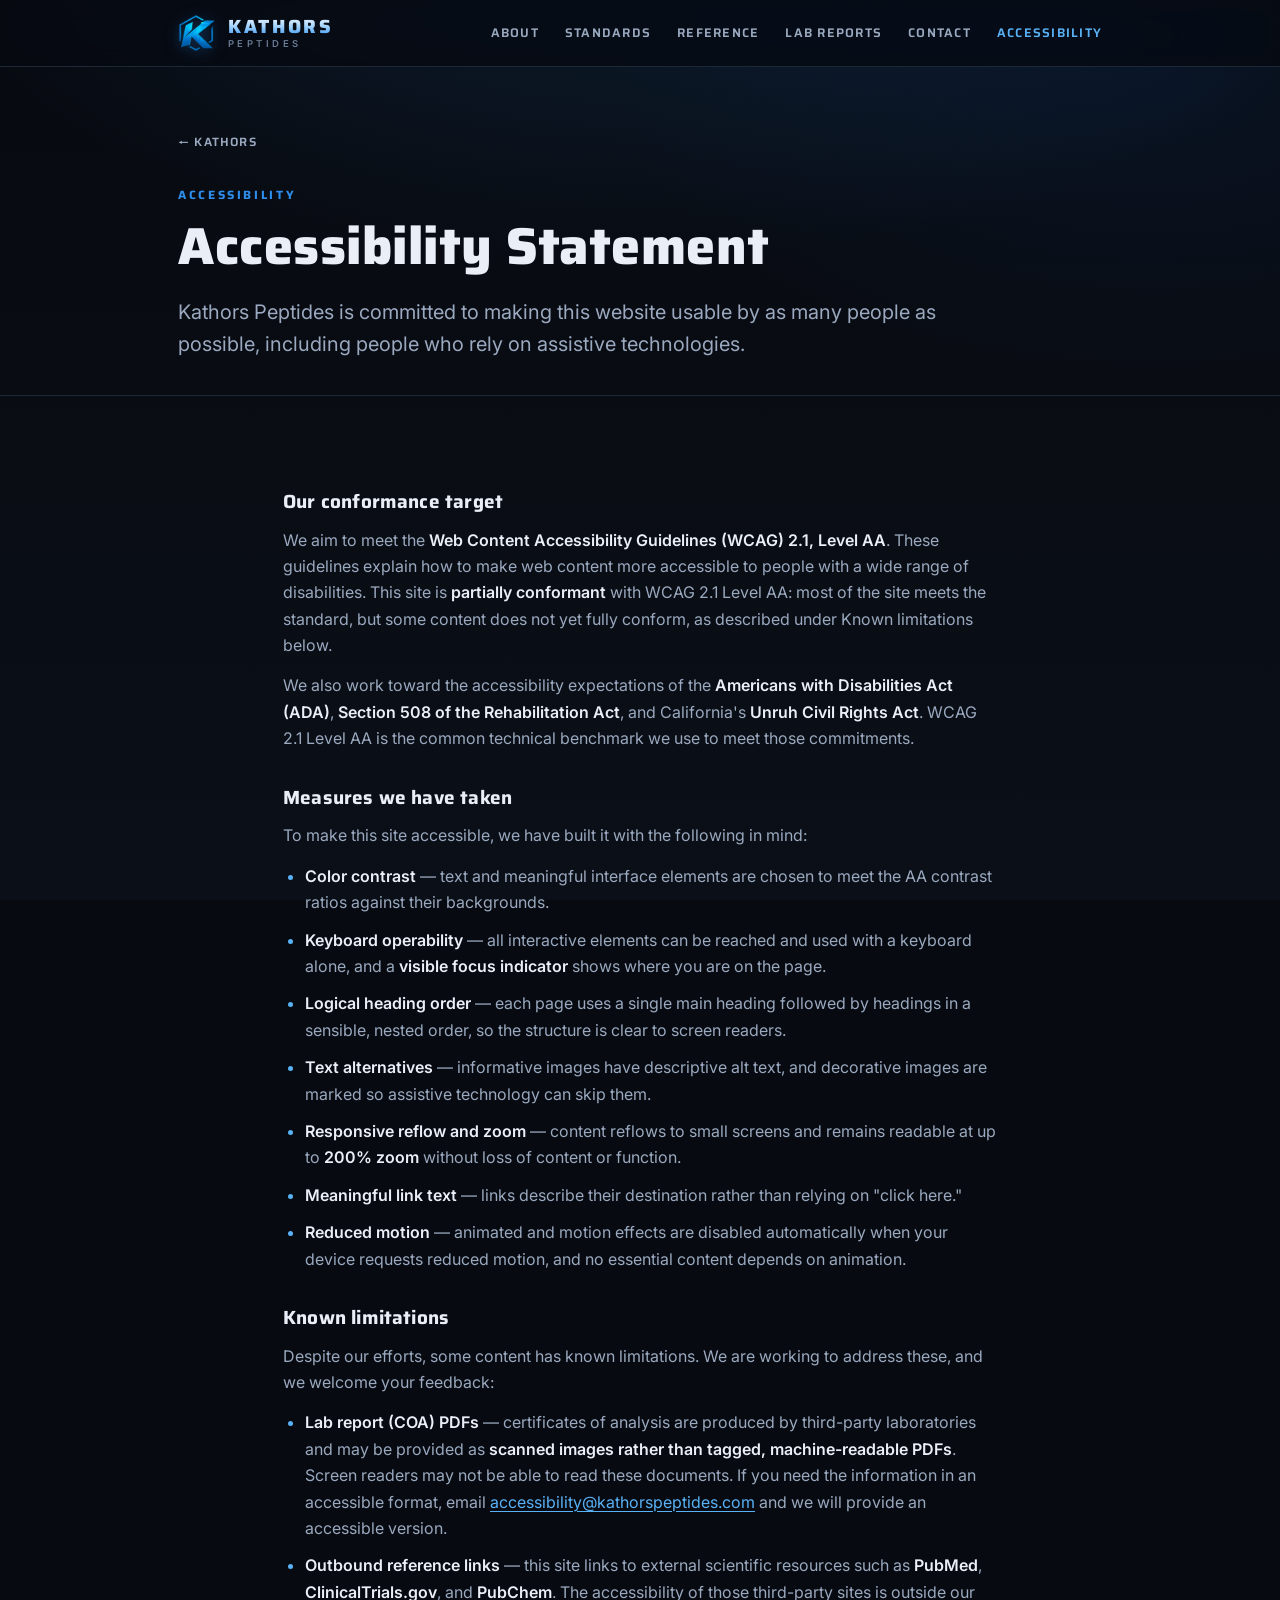
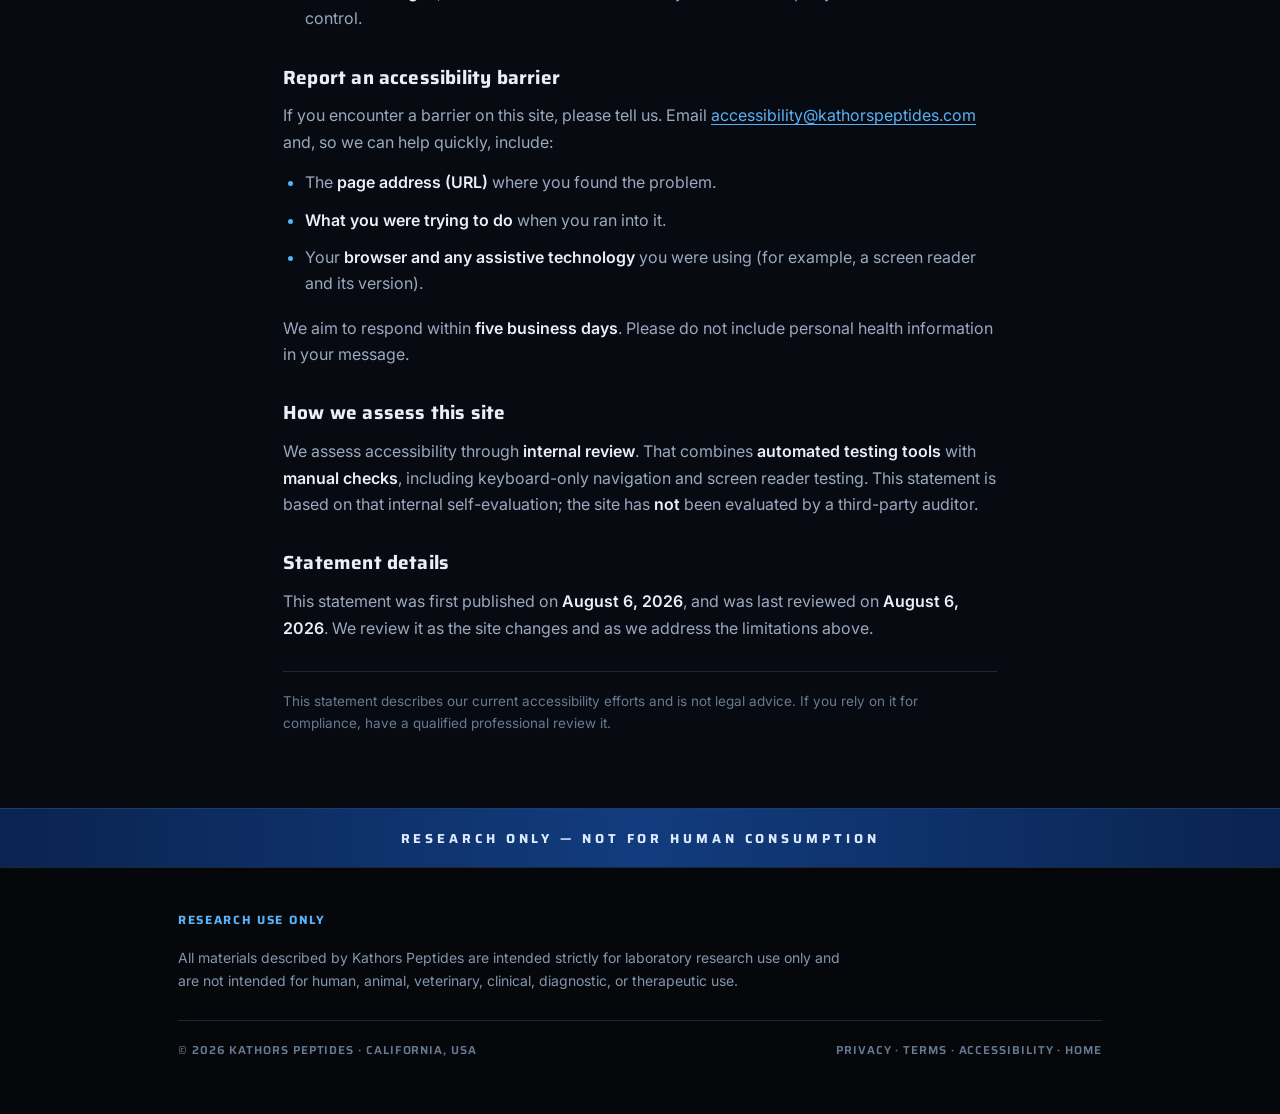
==== accessibility.html @ c37daef4 "Remove personal contact info; add role-based contacts, accessibility statement, and custom domain - " ====
<!DOCTYPE html>
<html lang="en">
<head>
<meta charset="UTF-8" />
<meta name="viewport" content="width=device-width, initial-scale=1.0" />
<title>Accessibility Statement — Kathors Peptides</title>
<meta name="description" content="Accessibility Statement for Kathors Peptides — our WCAG 2.1 Level AA conformance target, the measures we have taken, known limitations, and how to report a barrier." />
<link rel="icon" type="image/png" href="favicon.png" />
<meta property="og:type" content="website" />
<meta property="og:site_name" content="Kathors Peptides" />
<meta property="og:title" content="Accessibility Statement — Kathors Peptides" />
<meta property="og:description" content="Our accessibility commitment, conformance status, known limitations, and how to report a barrier." />
<meta property="og:image" content="https://kathorspeptides.com/hero-banner.jpg" />
<meta property="og:url" content="https://kathorspeptides.com/accessibility.html" />
<meta name="twitter:card" content="summary_large_image" />
<link rel="preconnect" href="https://fonts.googleapis.com" />
<link rel="preconnect" href="https://fonts.gstatic.com" crossorigin />
<link href="https://fonts.googleapis.com/css2?family=Saira:wght@500;600;700;800&family=Inter:wght@400;500;600;700&display=swap" rel="stylesheet" />
<link rel="stylesheet" href="styles.css" />
</head>
<body>
  <a class="skip-link" href="#main">Skip to main content</a>

  <div class="topbar">
    <div class="wrap">
      <a href="index.html" class="brand" aria-label="Kathors Peptides home">
        <img class="brand-emblem" src="emblem.png" alt="" />
        <span class="brand-text"><span class="chrome">KATHORS</span><span class="brand-sub">Peptides</span></span>
      </a>
      <nav class="navlinks" aria-label="Primary">
        <a href="index.html#about">About</a>
        <a href="standards.html">Standards</a>
        <a href="research.html">Reference</a>
        <a href="reports.html">Lab reports</a>
        <a href="index.html#contact">Contact</a>
        <a href="accessibility.html" class="here" aria-current="page">Accessibility</a>
      </nav>
    </div>
  </div>

  <main id="main" tabindex="-1">
    <header class="subhero">
      <div class="wrap">
        <a href="index.html" class="backlink">← Kathors</a>
        <p class="label">Accessibility</p>
        <h1>Accessibility Statement</h1>
        <p class="lede">Kathors Peptides is committed to making this website usable by as many people as possible, including people who rely on assistive technologies.</p>
      </div>
    </header>

    <section>
      <div class="wrap legal">
        <h2>Our conformance target</h2>
        <p>We aim to meet the <strong>Web Content Accessibility Guidelines (WCAG) 2.1, Level AA</strong>. These guidelines explain how to make web content more accessible to people with a wide range of disabilities. This site is <strong>partially conformant</strong> with WCAG 2.1 Level AA: most of the site meets the standard, but some content does not yet fully conform, as described under Known limitations below.</p>
        <p>We also work toward the accessibility expectations of the <strong>Americans with Disabilities Act (ADA)</strong>, <strong>Section 508 of the Rehabilitation Act</strong>, and California's <strong>Unruh Civil Rights Act</strong>. WCAG 2.1 Level AA is the common technical benchmark we use to meet those commitments.</p>

        <h2>Measures we have taken</h2>
        <p>To make this site accessible, we have built it with the following in mind:</p>
        <ul class="a11y-list">
          <li><strong>Color contrast</strong> — text and meaningful interface elements are chosen to meet the AA contrast ratios against their backgrounds.</li>
          <li><strong>Keyboard operability</strong> — all interactive elements can be reached and used with a keyboard alone, and a <strong>visible focus indicator</strong> shows where you are on the page.</li>
          <li><strong>Logical heading order</strong> — each page uses a single main heading followed by headings in a sensible, nested order, so the structure is clear to screen readers.</li>
          <li><strong>Text alternatives</strong> — informative images have descriptive alt text, and decorative images are marked so assistive technology can skip them.</li>
          <li><strong>Responsive reflow and zoom</strong> — content reflows to small screens and remains readable at up to <strong>200% zoom</strong> without loss of content or function.</li>
          <li><strong>Meaningful link text</strong> — links describe their destination rather than relying on "click here."</li>
          <li><strong>Reduced motion</strong> — animated and motion effects are disabled automatically when your device requests reduced motion, and no essential content depends on animation.</li>
        </ul>

        <h2>Known limitations</h2>
        <p>Despite our efforts, some content has known limitations. We are working to address these, and we welcome your feedback:</p>
        <ul class="a11y-list">
          <li><strong>Lab report (COA) PDFs</strong> — certificates of analysis are produced by third-party laboratories and may be provided as <strong>scanned images rather than tagged, machine-readable PDFs</strong>. Screen readers may not be able to read these documents. If you need the information in an accessible format, email <a href="mailto:accessibility@kathorspeptides.com">accessibility@kathorspeptides.com</a> and we will provide an accessible version.</li>
          <li><strong>Outbound reference links</strong> — this site links to external scientific resources such as <strong>PubMed</strong>, <strong>ClinicalTrials.gov</strong>, and <strong>PubChem</strong>. The accessibility of those third-party sites is outside our control.</li>
        </ul>

        <h2>Report an accessibility barrier</h2>
        <p>If you encounter a barrier on this site, please tell us. Email <a href="mailto:accessibility@kathorspeptides.com">accessibility@kathorspeptides.com</a> and, so we can help quickly, include:</p>
        <ul class="a11y-list">
          <li>The <strong>page address (URL)</strong> where you found the problem.</li>
          <li><strong>What you were trying to do</strong> when you ran into it.</li>
          <li>Your <strong>browser and any assistive technology</strong> you were using (for example, a screen reader and its version).</li>
        </ul>
        <p>We aim to respond within <strong>five business days</strong>. Please do not include personal health information in your message.</p>

        <h2>How we assess this site</h2>
        <p>We assess accessibility through <strong>internal review</strong>. That combines <strong>automated testing tools</strong> with <strong>manual checks</strong>, including keyboard-only navigation and screen reader testing. This statement is based on that internal self-evaluation; the site has <strong>not</strong> been evaluated by a third-party auditor.</p>

        <h2>Statement details</h2>
        <p>This statement was first published on <strong>August 6, 2026</strong>, and was last reviewed on <strong>August 6, 2026</strong>. We review it as the site changes and as we address the limitations above.</p>

        <p class="legal-note">This statement describes our current accessibility efforts and is not legal advice. If you rely on it for compliance, have a qualified professional review it.</p>
      </div>
    </section>
  </main>

  <div class="notband"><span>Research only — not for human consumption</span></div>
  <footer class="compliance">
    <div class="wrap">
      <p class="ruo">Research use only</p>
      <p>All materials described by Kathors Peptides are intended strictly for laboratory research use only and are not intended for human, animal, veterinary, clinical, diagnostic, or therapeutic use.</p>
      <div class="footline">
        <span>© <span id="yr">2026</span> Kathors Peptides · California, USA</span>
        <span><a href="privacy.html">Privacy</a> · <a href="terms.html">Terms</a> · <a href="accessibility.html" aria-current="page">Accessibility</a> · <a href="index.html">Home</a></span>
      </div>
    </div>
  </footer>
  <script>document.getElementById('yr').textContent=new Date().getFullYear();</script>
</body>
</html>
---- styles.css ----
/* ============================================================
   Kathros Peptides — shared styles (dark metallic identity)
   Tuned to the chrome-blue emblem logo on black:
   deep blue-black field, azure metallic accents, bold sans.
   ============================================================ */

:root{
  --bg:#070A10;
  --bg-2:#0B0F17;
  --panel:#10151F;
  --panel-2:#141A25;
  --ink:#E9EEF7;         /* primary text (near white) */
  --muted:#9AA9BF;       /* body slate */
  --faint:#697A93;
  --blue:#2E8DEA;        /* azure accent */
  --blue-2:#59B2F7;      /* lighter highlight */
  --blue-deep:#1560C8;
  --blue-wash:#12233C;
  --line:#1D2836;
  --line-2:#2A3949;
  --amber:#E0A64B;
  --amber-wash:#241C0E;

  --display:"Saira",-apple-system,BlinkMacSystemFont,"Segoe UI",sans-serif;
  --sans:"Inter",-apple-system,BlinkMacSystemFont,"Segoe UI",sans-serif;
}

*{box-sizing:border-box;}
html{scroll-behavior:smooth;}
body{
  margin:0;color:var(--ink);font-family:var(--sans);font-size:17px;line-height:1.62;
  background:
    radial-gradient(1200px 600px at 50% -12%, rgba(46,141,234,.16), transparent 62%),
    radial-gradient(900px 500px at 90% 8%, rgba(21,96,200,.10), transparent 60%),
    linear-gradient(180deg, var(--bg) 0%, var(--bg-2) 100%);
  background-attachment:fixed;background-color:var(--bg);
  -webkit-font-smoothing:antialiased;text-rendering:optimizeLegibility;
}
.wrap{max-width:980px;margin:0 auto;padding:0 28px;}
a{color:var(--blue-2);text-underline-offset:3px;text-decoration-thickness:1px;}
a:hover{color:#8CCBFF;}
:focus-visible{outline:2px solid var(--blue);outline-offset:3px;border-radius:2px;}

.chrome{
  background:linear-gradient(180deg,#EAF4FF 0%,#A9D6FF 46%,#3E9BF0 100%);
  -webkit-background-clip:text;background-clip:text;color:transparent;
}
.label{font-family:var(--display);font-weight:700;font-size:12px;letter-spacing:.22em;text-transform:uppercase;color:var(--blue);}

/* ---------- brand lockup (header) ---------- */
.brand{display:inline-flex;align-items:center;gap:12px;text-decoration:none;white-space:nowrap;}
.brand-emblem{width:38px;height:38px;display:block;filter:drop-shadow(0 2px 8px rgba(46,141,234,.35));}
.brand-text{display:flex;flex-direction:column;line-height:1;}
.brand-text .chrome{font-family:var(--display);font-weight:800;font-size:19px;letter-spacing:.14em;}
.brand-sub{font-weight:600;font-size:9.5px;letter-spacing:.36em;text-transform:uppercase;color:var(--faint);margin-top:3px;}

/* ---------- top bar ---------- */
.topbar{border-bottom:1px solid var(--line);position:sticky;top:0;z-index:20;background:rgba(7,10,16,.78);backdrop-filter:saturate(150%) blur(10px);}
.topbar .wrap{display:flex;align-items:center;justify-content:space-between;height:66px;gap:16px;}
.navlinks{display:flex;gap:26px;font-family:var(--display);font-size:12.5px;letter-spacing:.1em;text-transform:uppercase;font-weight:600;}
.navlinks a{color:var(--muted);text-decoration:none;}
.navlinks a:hover,.navlinks a.here{color:var(--blue-2);}
@media(max-width:680px){.navlinks{display:none;}}

/* ---------- hero (home) ---------- */
.hero{padding:64px 0 30px;position:relative;overflow:hidden;text-align:center;}
.hero::before{content:"";position:absolute;top:-40px;left:50%;transform:translateX(-50%);width:640px;height:520px;background:radial-gradient(circle at 50% 40%, rgba(46,141,234,.22), transparent 62%);pointer-events:none;filter:blur(6px);}
.hero-inner{position:relative;}
.hero-logo{width:min(440px,84%);height:auto;margin:0 auto 10px;display:block;filter:drop-shadow(0 18px 46px rgba(21,96,200,.35));}
.hero-sub{font-size:18px;color:var(--muted);max-width:52ch;margin:14px auto 0;}
.hero-sub b{color:var(--ink);font-weight:600;}

/* ---------- feature badges ---------- */
.badges{display:grid;grid-template-columns:repeat(4,1fr);gap:18px;max-width:720px;margin:44px auto 6px;padding:32px 0 0;border-top:1px solid var(--line);}
@media(max-width:620px){.badges{grid-template-columns:repeat(2,1fr);gap:28px 18px;}}
.badge{display:flex;flex-direction:column;align-items:center;text-align:center;gap:12px;}
.badge .disc{width:64px;height:64px;border-radius:50%;background:linear-gradient(160deg,#3E9BF0,#155CC4);display:flex;align-items:center;justify-content:center;box-shadow:0 8px 22px rgba(46,141,234,.34),inset 0 1px 2px rgba(255,255,255,.4);}
.badge .disc svg{width:30px;height:30px;stroke:#fff;fill:none;stroke-width:1.7;stroke-linecap:round;stroke-linejoin:round;}
.badge .bt{font-family:var(--display);font-weight:600;font-size:12px;letter-spacing:.1em;text-transform:uppercase;color:var(--muted);line-height:1.4;}

/* ---------- generic section ---------- */
section{padding:60px 0;border-top:1px solid var(--line);}
.sec-label{margin:0 0 18px;font-family:var(--display);font-weight:700;font-size:12px;letter-spacing:.2em;text-transform:uppercase;color:var(--blue);}
.sec-h{font-family:var(--display);font-weight:700;font-size:clamp(25px,4vw,34px);line-height:1.14;letter-spacing:.005em;color:var(--ink);margin:0 0 22px;max-width:24ch;}
.prose{max-width:62ch;color:var(--muted);font-size:17.5px;}
.prose p{margin:0 0 18px;}
.prose strong{color:var(--ink);font-weight:600;}

/* page sub-hero (standards / reference) */
.subhero{padding:60px 0 34px;}
.backlink{display:inline-flex;gap:8px;align-items:center;font-family:var(--display);font-weight:600;font-size:12px;letter-spacing:.1em;text-transform:uppercase;text-decoration:none;color:var(--muted);margin-bottom:22px;}
.backlink:hover{color:var(--blue-2);}
.subhero h1{font-family:var(--display);font-weight:800;font-size:clamp(32px,5.6vw,52px);line-height:1.06;letter-spacing:.01em;color:var(--ink);margin:14px 0 22px;max-width:18ch;}
.subhero .lede{font-size:clamp(17px,2.3vw,20px);color:var(--muted);max-width:60ch;margin:0;}

/* ---------- quality list (home) ---------- */
.quality-list{list-style:none;padding:0;margin:32px 0 0;border-top:1px solid var(--line);}
.quality-list li{display:grid;grid-template-columns:74px 1fr;gap:22px;align-items:start;padding:22px 4px;border-bottom:1px solid var(--line);}
.quality-list .num{font-family:var(--display);font-weight:700;font-size:13px;letter-spacing:.1em;text-transform:uppercase;color:var(--blue);padding-top:3px;}
.quality-list .qt{font-family:var(--display);font-weight:600;font-size:19px;color:var(--ink);margin:0 0 4px;}
.quality-list .qd{font-size:15.5px;color:var(--muted);margin:0;max-width:56ch;}
.more-link{margin-top:30px;font-family:var(--display);font-weight:600;font-size:14px;letter-spacing:.04em;text-transform:uppercase;}
.more-link a{text-decoration:none;border-bottom:2px solid var(--line-2);padding-bottom:3px;}
.more-link a:hover{border-color:var(--blue);}

/* ---------- contact card ---------- */
.contact-card{border:1px solid var(--line-2);border-radius:10px;background:var(--panel);margin-top:14px;overflow:hidden;box-shadow:0 16px 40px rgba(0,0,0,.4);}
.cc-head{padding:15px 22px;border-bottom:1px solid var(--line);background:linear-gradient(120deg,#1560C8,#2E8DEA);color:#fff;font-family:var(--display);font-weight:700;font-size:12px;letter-spacing:.16em;text-transform:uppercase;display:flex;justify-content:space-between;align-items:center;}
.crow{display:grid;grid-template-columns:180px 1fr;gap:20px;align-items:baseline;padding:20px 22px;border-bottom:1px solid var(--line);}
.crow:last-child{border-bottom:none;}
.crow .ck{font-family:var(--display);font-weight:600;font-size:12px;letter-spacing:.1em;text-transform:uppercase;color:var(--faint);}
.crow .cv{font-size:18px;color:var(--ink);}
.crow .cv a{font-weight:600;text-decoration:none;border-bottom:1px solid var(--line-2);}
.crow .cv a:hover{border-color:var(--blue);}
@media(max-width:560px){.crow{grid-template-columns:1fr;gap:5px;}}

/* ---------- standards: COA table ---------- */
.coa{margin-top:30px;border:1px solid var(--line-2);border-radius:10px;background:var(--panel);overflow:hidden;box-shadow:0 16px 40px rgba(0,0,0,.35);}
.coa-head{padding:14px 20px;border-bottom:1px solid var(--line);background:linear-gradient(120deg,#1560C8,#2E8DEA);color:#fff;font-family:var(--display);font-weight:700;font-size:11.5px;letter-spacing:.16em;text-transform:uppercase;display:flex;justify-content:space-between;align-items:center;}
.coa-colhead{font-family:var(--display);font-weight:600;font-size:10.5px;letter-spacing:.12em;text-transform:uppercase;color:var(--faint);padding:12px 20px 0;display:grid;grid-template-columns:210px 130px 1fr;gap:18px;}
.coa-row{display:grid;grid-template-columns:210px 130px 1fr;gap:18px;padding:18px 20px;border-bottom:1px solid var(--line);align-items:baseline;}
.coa-row:last-child{border-bottom:none;}
.coa-row .p{font-family:var(--display);font-weight:600;font-size:17px;color:var(--ink);}
.coa-row .m{font-weight:600;font-size:12.5px;color:var(--blue-2);letter-spacing:.02em;}
.coa-row .d{font-size:15px;color:var(--muted);}
@media(max-width:640px){.coa-colhead{display:none;}.coa-row{grid-template-columns:1fr;gap:6px;}.coa-row .m{order:3;}}

/* ---------- standards: steps + handling ---------- */
.steps{list-style:none;padding:0;margin:30px 0 0;border-top:1px solid var(--line);}
.steps li{display:grid;grid-template-columns:56px 1fr;gap:20px;padding:20px 4px;border-bottom:1px solid var(--line);align-items:start;}
.steps .n{font-family:var(--display);font-weight:700;font-size:13px;color:var(--blue);padding-top:2px;letter-spacing:.05em;}
.steps .st{font-family:var(--display);font-weight:600;font-size:18px;color:var(--ink);margin:0 0 4px;}
.steps .sd{font-size:15.5px;color:var(--muted);margin:0;max-width:58ch;}
.handle{display:grid;grid-template-columns:repeat(3,1fr);margin-top:30px;border:1px solid var(--line-2);border-radius:10px;overflow:hidden;background:var(--panel);box-shadow:0 16px 40px rgba(0,0,0,.3);}
.handle .h{padding:22px 20px;border-right:1px solid var(--line);}
.handle .h:last-child{border-right:none;}
.handle .hk{font-family:var(--display);font-weight:600;font-size:11px;letter-spacing:.12em;text-transform:uppercase;color:var(--blue-2);margin-bottom:9px;}
.handle .hv{font-size:15.5px;color:var(--muted);margin:0;}
.handle .hv b{color:var(--ink);font-weight:600;}
@media(max-width:640px){.handle{grid-template-columns:1fr;}.handle .h{border-right:none;border-bottom:1px solid var(--line);}.handle .h:last-child{border-bottom:none;}}

/* ---------- reference: callout, note, cards ---------- */
.callout{margin-top:40px;border:1px solid #4A3A18;background:var(--amber-wash);border-radius:10px;padding:20px 22px;}
.callout .ct{font-family:var(--display);font-weight:700;font-size:11.5px;letter-spacing:.14em;text-transform:uppercase;color:var(--amber);margin:0 0 10px;}
.callout p{margin:0;font-size:15px;color:#D8C6A2;max-width:74ch;line-height:1.6;}
.callout strong{color:#F4E6C8;}
.note{margin-top:22px;border-left:3px solid var(--blue);padding:4px 0 4px 20px;}
.note p{margin:0;font-size:14.5px;color:var(--muted);max-width:70ch;}

.grid{display:grid;gap:16px;}
.cpd{border:1px solid var(--line);border-radius:10px;background:var(--panel);padding:22px 22px 18px;box-shadow:0 10px 30px rgba(0,0,0,.28);}
.cpd:hover{border-color:var(--line-2);}
.cpd-head{display:flex;align-items:baseline;gap:14px;flex-wrap:wrap;margin-bottom:12px;}
.cpd-head h3{font-family:var(--display);font-weight:700;font-size:22px;margin:0;letter-spacing:.01em;color:var(--blue-2);}
.tag{font-family:var(--display);font-weight:600;font-size:10.5px;letter-spacing:.08em;text-transform:uppercase;color:var(--faint);border:1px solid var(--line-2);border-radius:20px;padding:3px 10px;}
.cpd-def{margin:0 0 14px;color:var(--muted);font-size:16px;max-width:74ch;}
.cpd-status{margin:0 0 16px;font-size:14.5px;max-width:74ch;color:var(--muted);}
.sk{font-family:var(--display);font-weight:600;font-size:10.5px;letter-spacing:.06em;text-transform:uppercase;padding:3px 9px;border-radius:5px;margin-right:9px;white-space:nowrap;}
.sk.inv{background:var(--amber-wash);color:var(--amber);border:1px solid #4A3A18;}
.sk.rec{background:var(--blue-wash);color:var(--blue-2);border:1px solid #1E3E63;}
.sk.apr{background:#0F2417;color:#57C98A;border:1px solid #1D4A31;}
.sk.na{background:#2A1517;color:#E28B84;border:1px solid #4C2A2C;}
.sk.oth{background:#161C27;color:#9FB2CB;border:1px solid var(--line-2);}
.cpd-links{display:flex;gap:8px;flex-wrap:wrap;padding-top:14px;border-top:1px solid var(--line);}
.cpd-links a{font-family:var(--display);font-weight:600;font-size:12px;letter-spacing:.03em;text-decoration:none;color:var(--blue-2);border:1px solid var(--line-2);border-radius:7px;padding:6px 12px;transition:border-color .15s,color .15s,background .15s;}
.cpd-links a:hover{border-color:var(--blue);background:#0E1B2C;}
.cpd-xref{font-family:var(--display);font-weight:600;font-size:12.5px;color:var(--faint);padding-top:14px;border-top:1px solid var(--line);letter-spacing:.02em;}

/* ---------- compliance band + footer ---------- */
.notband{background:linear-gradient(90deg,#0A2350,#123C7E,#0A2350);color:#DCEAFF;text-align:center;padding:15px 20px;border-top:1px solid #1B3D6E;}
.notband span{font-family:var(--display);font-weight:700;font-size:13px;letter-spacing:.3em;text-transform:uppercase;}
.compliance{background:#05070B;border-top:1px solid var(--line);}
.compliance .wrap{padding:42px 28px 54px;}
.compliance .ruo{font-family:var(--display);font-weight:700;font-size:12px;letter-spacing:.14em;text-transform:uppercase;color:var(--blue-2);margin:0 0 16px;}
.compliance p{font-size:14px;color:#8496AE;max-width:74ch;margin:0 0 14px;line-height:1.65;}
.compliance p strong{color:#E9EEF7;font-weight:600;}
.footline{margin-top:28px;padding-top:20px;border-top:1px solid var(--line);display:flex;justify-content:space-between;gap:16px;flex-wrap:wrap;font-family:var(--display);font-weight:600;font-size:11.5px;letter-spacing:.08em;color:var(--faint);text-transform:uppercase;}
.footline a{color:var(--faint);text-decoration:none;}
.footline a:hover{color:var(--blue-2);}

/* ---------- motion ---------- */
.rise{opacity:0;transform:translateY(14px);animation:rise .7s cubic-bezier(.2,.7,.2,1) forwards;}
.rise.d1{animation-delay:.06s;}.rise.d2{animation-delay:.13s;}.rise.d3{animation-delay:.2s;}.rise.d4{animation-delay:.27s;}
@keyframes rise{to{opacity:1;transform:none;}}
@media(prefers-reduced-motion:reduce){.rise{animation:none;opacity:1;transform:none;}html{scroll-behavior:auto;}}

/* ---------- full-banner hero (home) ---------- */
.visually-hidden{position:absolute;width:1px;height:1px;padding:0;margin:-1px;overflow:hidden;clip:rect(0 0 0 0);white-space:nowrap;border:0;}
.skip-link{position:absolute;left:12px;top:-56px;z-index:100;background:var(--blue);color:#fff;font-family:var(--display);font-weight:600;font-size:13px;letter-spacing:.03em;text-transform:uppercase;padding:11px 18px;border-radius:8px;text-decoration:none;transition:top .15s ease;}
.skip-link:focus{top:12px;}
.hero-banner{padding:0 0 34px;text-align:center;}
.hero-banner .banner{display:block;width:100%;max-width:1536px;height:auto;margin:0 auto;}
.hero-banner .hero-sub{max-width:54ch;margin:30px auto 0;color:var(--muted);font-size:18px;}
.hero-banner .hero-sub b{color:var(--ink);font-weight:600;}
@media(max-width:760px){.hero-banner{padding-bottom:26px;}.hero-banner .hero-sub{font-size:16.5px;padding:0 6px;}}

/* ---------- report actions / buttons ---------- */
.report-actions{display:flex;gap:10px;flex-wrap:wrap;padding-top:14px;border-top:1px solid var(--line);}
.btn{display:inline-flex;align-items:center;gap:8px;font-family:var(--display);font-weight:600;font-size:13px;letter-spacing:.03em;text-transform:uppercase;text-decoration:none;cursor:pointer;padding:9px 16px;border-radius:8px;border:1px solid var(--line-2);background:transparent;color:var(--blue-2);transition:border-color .15s,background .15s,color .15s,filter .15s;}
.btn:hover{border-color:var(--blue);background:#0E1B2C;color:#8CCBFF;}
.btn-primary{background:linear-gradient(120deg,#1560C8,#2E8DEA);border-color:transparent;color:#fff;}
.btn-primary:hover{filter:brightness(1.08);color:#fff;background:linear-gradient(120deg,#1560C8,#2E8DEA);}

/* ---------- toast ---------- */
.toast{position:fixed;left:50%;bottom:26px;transform:translateX(-50%) translateY(20px);background:#0E1B2C;color:var(--ink);border:1px solid var(--line-2);border-radius:8px;padding:11px 18px;font-size:14px;font-weight:500;box-shadow:0 12px 30px rgba(0,0,0,.5);opacity:0;pointer-events:none;transition:opacity .25s,transform .25s;z-index:50;max-width:90vw;text-align:center;}
.toast.show{opacity:1;transform:translateX(-50%) translateY(0);}

/* ---------- legal pages ---------- */
.legal{max-width:70ch;}
.legal h2{font-family:var(--display);font-weight:700;font-size:19px;color:var(--ink);margin:30px 0 10px;letter-spacing:.01em;}
.legal p{color:var(--muted);font-size:16px;margin:0 0 14px;line-height:1.65;}
.legal strong{color:var(--ink);font-weight:600;}
.legal .legal-note{margin-top:30px;padding-top:18px;border-top:1px solid var(--line);font-size:13.5px;color:var(--faint);}
.a11y-list{margin:6px 0 18px;padding-left:22px;list-style:disc;}
.a11y-list li{color:var(--muted);font-size:16px;line-height:1.65;margin:0 0 11px;}
.a11y-list li::marker{color:var(--blue-2);}
.a11y-list strong{color:var(--ink);font-weight:600;}
.a11y-list a{color:var(--blue-2);}

/* ---------- contact form ---------- */
.cform{margin-top:24px;max-width:620px;}
.cform .fgrid{display:grid;grid-template-columns:1fr 1fr;gap:0 16px;}
@media(max-width:560px){.cform .fgrid{grid-template-columns:1fr;}}
.field{display:block;font-family:var(--display);font-weight:600;font-size:12px;letter-spacing:.08em;text-transform:uppercase;color:var(--faint);margin:0 0 16px;}
.field .req{color:var(--blue-2);}
.field .opt{color:var(--faint);font-weight:500;text-transform:none;letter-spacing:0;}
.field input,.field textarea{display:block;width:100%;margin-top:8px;background:var(--panel);border:1px solid var(--line-2);border-radius:8px;color:var(--ink);font-family:var(--sans);font-size:16px;font-weight:400;letter-spacing:normal;text-transform:none;padding:11px 13px;transition:border-color .15s,box-shadow .15s;}
.field input:focus,.field textarea:focus{outline:none;border-color:var(--blue);box-shadow:0 0 0 3px rgba(46,141,234,.18);}
.field textarea{resize:vertical;min-height:120px;}
.cform-honey{position:absolute !important;left:-9999px;width:1px;height:1px;opacity:0;}
.cform .btn{margin-top:4px;}
.cform-note{margin:16px 0 0;font-size:13.5px;color:var(--faint);max-width:60ch;}
.cform-note a{color:var(--blue-2);}
.cform-ack{display:flex;gap:11px;align-items:flex-start;text-align:left;background:var(--bg-2);border:1px solid var(--line);border-radius:9px;padding:14px 15px;margin:4px 0 18px;cursor:pointer;font-size:14px;color:var(--muted);line-height:1.5;max-width:620px;}
.cform-ack input{margin-top:2px;width:18px;height:18px;flex:0 0 auto;accent-color:var(--blue);cursor:pointer;}
.cform-ack strong{color:var(--ink);font-weight:600;}
.cform-ack .req{color:var(--blue-2);}

/* ---------- age / research-use acknowledgement gate ---------- */
.agegate-lock{overflow:hidden;}
.agegate{position:fixed;inset:0;z-index:1000;display:flex;align-items:center;justify-content:center;padding:24px;background:rgba(4,6,11,.86);backdrop-filter:blur(6px);}
.agegate-card{width:100%;max-width:460px;background:var(--panel);border:1px solid var(--line-2);border-radius:14px;padding:34px 30px 26px;text-align:center;box-shadow:0 30px 80px rgba(0,0,0,.6);}
.agegate-emblem{width:52px;height:52px;margin:0 auto 12px;display:block;filter:drop-shadow(0 2px 10px rgba(46,141,234,.4));}
.agegate-kicker{font-family:var(--display);font-weight:700;font-size:11px;letter-spacing:.32em;text-transform:uppercase;color:var(--faint);margin:0 0 6px;}
.agegate-card h2{font-family:var(--display);font-weight:800;font-size:26px;color:var(--ink);margin:0 0 14px;letter-spacing:.01em;}
.agegate-copy{font-size:15px;color:var(--muted);line-height:1.6;margin:0 0 20px;}
.agegate-copy strong{color:var(--ink);font-weight:600;}
.agegate-check{display:flex;gap:11px;align-items:flex-start;text-align:left;background:var(--bg-2);border:1px solid var(--line);border-radius:9px;padding:14px 15px;margin:0 0 20px;cursor:pointer;font-size:14px;color:var(--muted);line-height:1.5;}
.agegate-check input{margin-top:2px;width:18px;height:18px;flex:0 0 auto;accent-color:var(--blue);cursor:pointer;}
.agegate-check strong{color:var(--ink);font-weight:600;}
.agegate-actions{display:flex;gap:10px;justify-content:center;flex-wrap:wrap;}
.agegate-actions .btn{min-width:130px;justify-content:center;}
.agegate-actions .btn-primary:disabled{opacity:.45;cursor:not-allowed;filter:none;}
.agegate-fine{margin:18px 0 0;font-size:12.5px;color:var(--faint);}
.agegate-fine a{color:var(--blue-2);}
@media(max-width:460px){.agegate-card{padding:26px 20px 22px;}.agegate-card h2{font-size:22px;}}

/* ============================================================
   Award-site presentation layer (Trionn-style): preloader,
   custom cursor, mega display type, marquee, mega CTA.
   Gated behind JS (html.anim) and prefers-reduced-motion.
   ============================================================ */

body{overflow-x:clip;}

#preloader{
  position:fixed;inset:0;z-index:3000;background:var(--bg);
  display:flex;align-items:flex-end;justify-content:space-between;
  padding:2.2rem 3rem;transition:transform .9s cubic-bezier(.77,0,.18,1);
  animation:preexit .9s cubic-bezier(.77,0,.18,1) 4.5s forwards;
}
#preloader.done{transform:translateY(-101%);}
@keyframes preexit{to{transform:translateY(-101%);visibility:hidden;}}
.pre-brand{font-family:var(--display);font-weight:800;font-size:clamp(2rem,6vw,4rem);letter-spacing:.1em;}
.pre-count{font-family:var(--display);font-weight:700;font-size:1.05rem;color:var(--blue-2);letter-spacing:.18em;}
body.loading{overflow:hidden;}

.cursor-dot,.cursor-ring{
  position:fixed;top:0;left:0;pointer-events:none;z-index:2600;
  border-radius:50%;transform:translate(-50%,-50%);display:none;
}
html.has-cursor .cursor-dot,html.has-cursor .cursor-ring{display:block;}
html.has-cursor body,html.has-cursor a,html.has-cursor button{cursor:none;}
.cursor-dot{width:8px;height:8px;background:var(--blue-2);}
.cursor-ring{
  width:38px;height:38px;border:1px solid rgba(89,178,247,.6);
  transition:width .25s ease,height .25s ease,background .25s ease;
}
.cursor-ring.on{width:64px;height:64px;background:rgba(46,141,234,.13);}

.k-hero{padding:64px 0 8px;text-align:left;}
.k-eyebrow{font-family:var(--display);font-weight:700;font-size:12px;letter-spacing:.24em;text-transform:uppercase;color:var(--blue);margin:0 0 18px;}
.hero-mega{
  font-family:var(--display);font-weight:800;text-transform:uppercase;
  line-height:.95;letter-spacing:.005em;margin:0;
  font-size:clamp(2.8rem,9vw,8.2rem);color:var(--ink);
}
.hero-mega .ln{display:block;overflow:hidden;padding-bottom:.05em;}
.hero-mega .ln>span{display:inline-block;}
html.anim .hero-mega .ln>span{transform:translateY(112%);transition:transform 1.05s cubic-bezier(.19,1,.22,1);}
html.anim.hero-in .hero-mega .ln>span{transform:none;}
.hero-mega .ln:nth-child(2)>span{transition-delay:.09s;}
.hero-mega .ln:nth-child(3)>span{transition-delay:.18s;}
.hero-mega .outline{color:transparent;-webkit-text-stroke:2px rgba(233,238,247,.75);}

.marquee{overflow:hidden;border-top:1px solid var(--line);border-bottom:1px solid var(--line);padding:1.3rem 0 1.5rem;}
.marquee-track{display:flex;align-items:center;gap:2.4rem;width:max-content;animation:mq 30s linear infinite;will-change:transform;}
.mq-item{font-family:var(--display);font-weight:800;text-transform:uppercase;font-size:clamp(2rem,4.6vw,3.8rem);white-space:nowrap;color:var(--ink);letter-spacing:.03em;}
.mq-item.outline{color:transparent;-webkit-text-stroke:1.5px rgba(233,238,247,.6);}
.mq-item.accent{color:transparent;background:linear-gradient(180deg,#EAF4FF 0%,#A9D6FF 46%,#3E9BF0 100%);-webkit-background-clip:text;background-clip:text;}
.mq-star{color:var(--blue-2);font-size:clamp(1.1rem,2.2vw,1.8rem);}
@keyframes mq{to{transform:translateX(-50%);}}

.mega-cta{padding:96px 0 88px;border-top:1px solid var(--line);position:relative;overflow:hidden;}
.mega-cta::before{content:"";position:absolute;top:-30%;left:55%;width:700px;height:600px;background:radial-gradient(circle at 50% 50%,rgba(46,141,234,.16),transparent 62%);pointer-events:none;}
.mega-cta h2{
  font-family:var(--display);font-weight:800;text-transform:uppercase;
  font-size:clamp(2.6rem,8vw,7.5rem);line-height:.95;letter-spacing:.01em;margin:0;color:var(--ink);
}
.mega-cta h2 .ln{display:block;overflow:hidden;padding-bottom:.05em;}
.mega-cta h2 .ln>span{display:inline-block;}
html.anim .mega-cta:not(.in) h2 .ln>span{transform:translateY(112%);}
html.anim .mega-cta h2 .ln>span{transition:transform 1s cubic-bezier(.19,1,.22,1);}
.mega-cta h2 .ln:nth-child(2)>span{transition-delay:.1s;}
.mega-cta .cta-row{display:flex;align-items:center;gap:1.6rem;flex-wrap:wrap;margin-top:2.4rem;position:relative;}
.btn-big{font-size:1.05rem;padding:1.05rem 2.4rem;}
.cta-note{color:var(--muted);font-size:.95rem;}

@media (prefers-reduced-motion:reduce){
  #preloader{display:none;}
  body.loading{overflow:auto;}
  html.anim .hero-mega .ln>span,html.anim .mega-cta h2 .ln>span{transform:none;}
  .marquee-track{animation:none;}
  .cursor-dot,.cursor-ring{display:none !important;}
}
@media (max-width:680px){
  #preloader{padding:1.4rem 1.5rem;}
  .mega-cta{padding:64px 0 56px;}
}

/* First phone screen must carry the message: headline + sub visible
   without scrolling. */
@media (max-width:680px){
  .k-hero{padding:30px 0 4px;}
  .k-eyebrow{margin-bottom:12px;}
  .hero-mega{font-size:clamp(2.1rem,10.5vw,3.6rem);}
  .hero-sub{margin-top:12px;font-size:16px;}
}
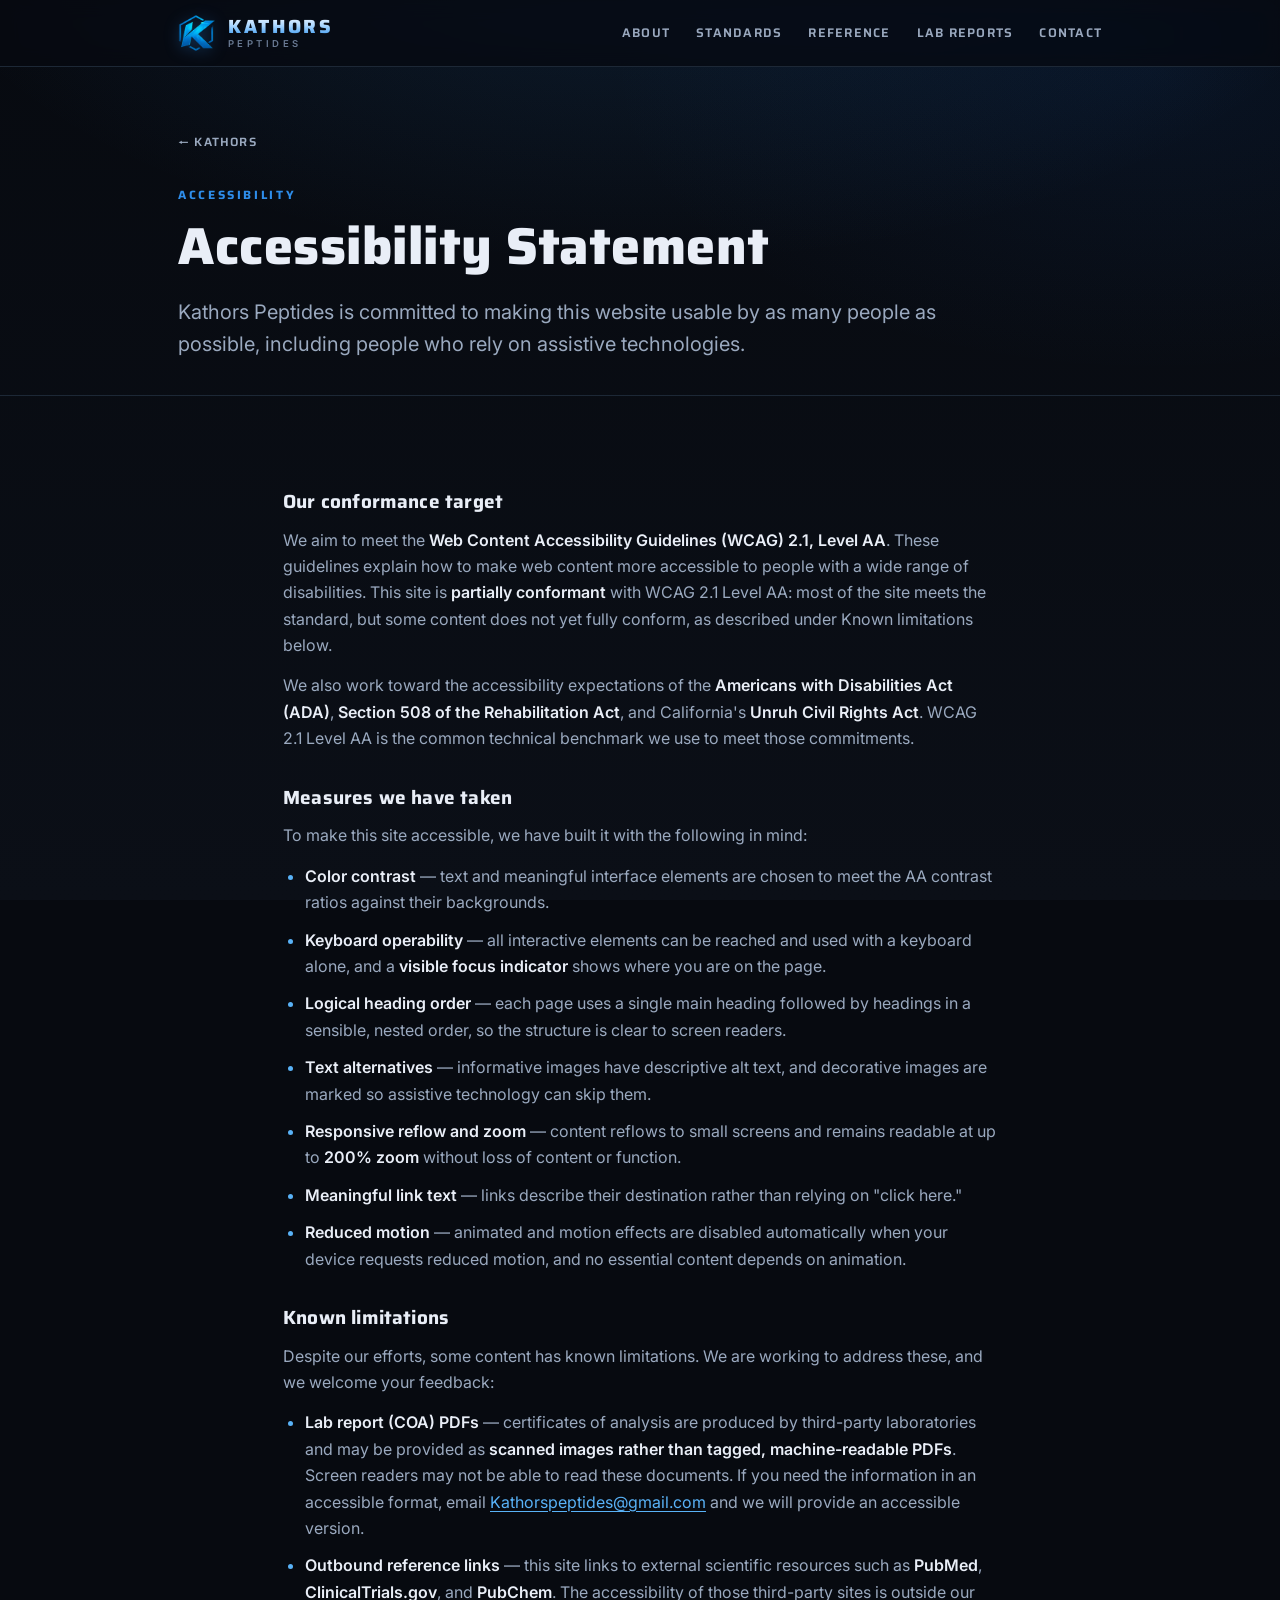
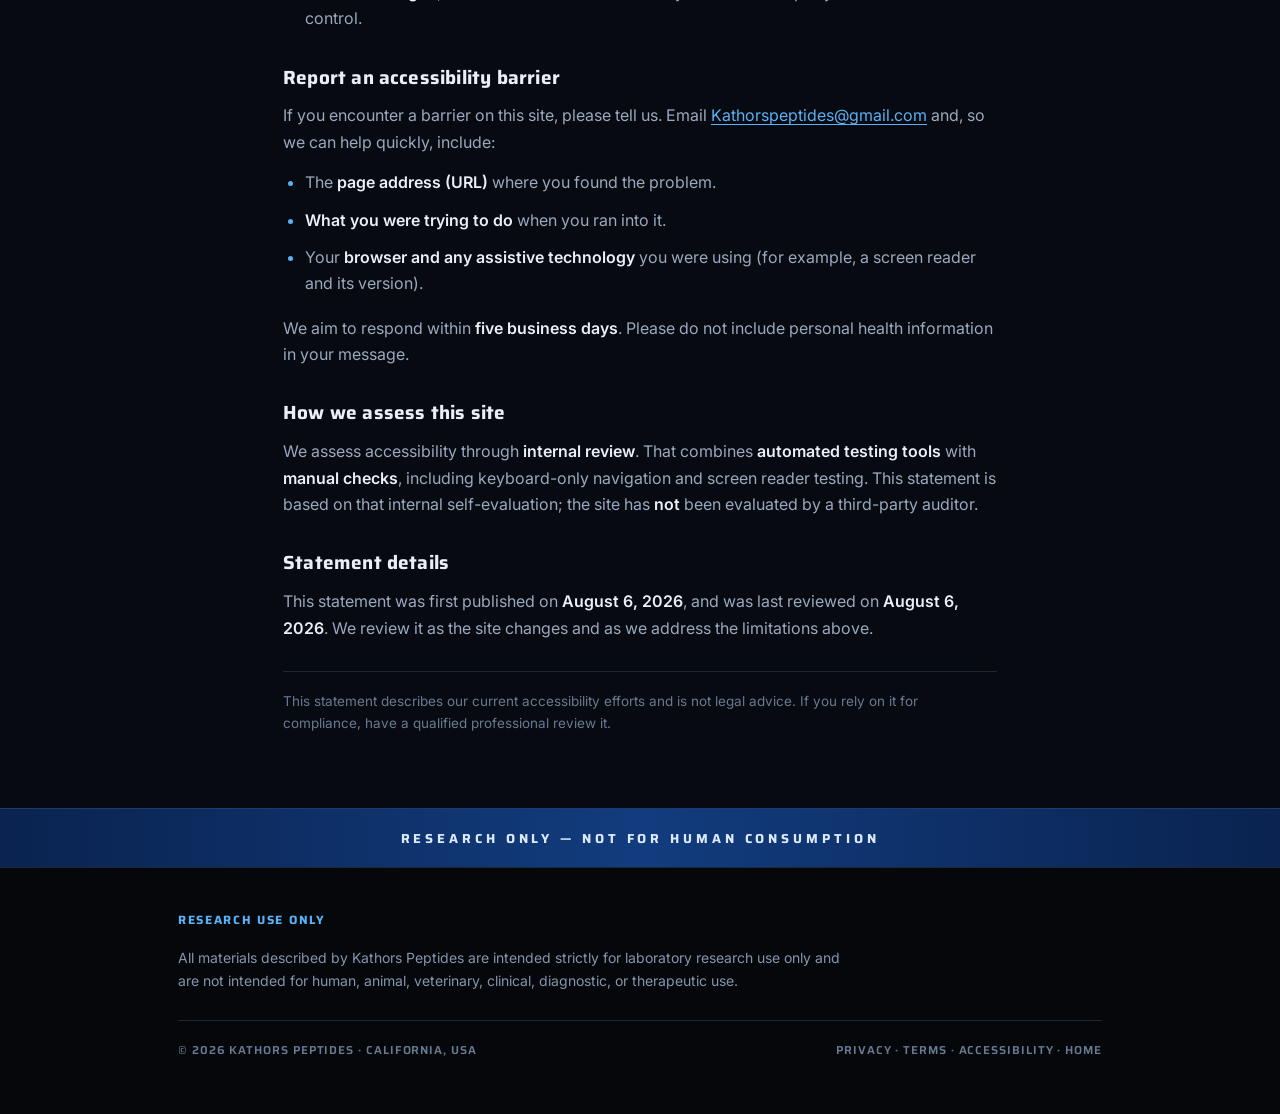
==== commit 4523cfd5: "Kathors: Gmail contact, supplier framing, lot-request Lab Reports, updated reference; Accessibility " ====
--- a/accessibility.html
+++ b/accessibility.html
@@ -33,7 +33,6 @@
         <a href="research.html">Reference</a>
         <a href="reports.html">Lab reports</a>
         <a href="index.html#contact">Contact</a>
-        <a href="accessibility.html" class="here" aria-current="page">Accessibility</a>
       </nav>
     </div>
   </div>
@@ -69,12 +68,12 @@
         <h2>Known limitations</h2>
         <p>Despite our efforts, some content has known limitations. We are working to address these, and we welcome your feedback:</p>
         <ul class="a11y-list">
-          <li><strong>Lab report (COA) PDFs</strong> — certificates of analysis are produced by third-party laboratories and may be provided as <strong>scanned images rather than tagged, machine-readable PDFs</strong>. Screen readers may not be able to read these documents. If you need the information in an accessible format, email <a href="mailto:accessibility@kathorspeptides.com">accessibility@kathorspeptides.com</a> and we will provide an accessible version.</li>
+          <li><strong>Lab report (COA) PDFs</strong> — certificates of analysis are produced by third-party laboratories and may be provided as <strong>scanned images rather than tagged, machine-readable PDFs</strong>. Screen readers may not be able to read these documents. If you need the information in an accessible format, email <a href="mailto:Kathorspeptides@gmail.com">Kathorspeptides@gmail.com</a> and we will provide an accessible version.</li>
           <li><strong>Outbound reference links</strong> — this site links to external scientific resources such as <strong>PubMed</strong>, <strong>ClinicalTrials.gov</strong>, and <strong>PubChem</strong>. The accessibility of those third-party sites is outside our control.</li>
         </ul>
 
         <h2>Report an accessibility barrier</h2>
-        <p>If you encounter a barrier on this site, please tell us. Email <a href="mailto:accessibility@kathorspeptides.com">accessibility@kathorspeptides.com</a> and, so we can help quickly, include:</p>
+        <p>If you encounter a barrier on this site, please tell us. Email <a href="mailto:Kathorspeptides@gmail.com">Kathorspeptides@gmail.com</a> and, so we can help quickly, include:</p>
         <ul class="a11y-list">
           <li>The <strong>page address (URL)</strong> where you found the problem.</li>
           <li><strong>What you were trying to do</strong> when you ran into it.</li>
